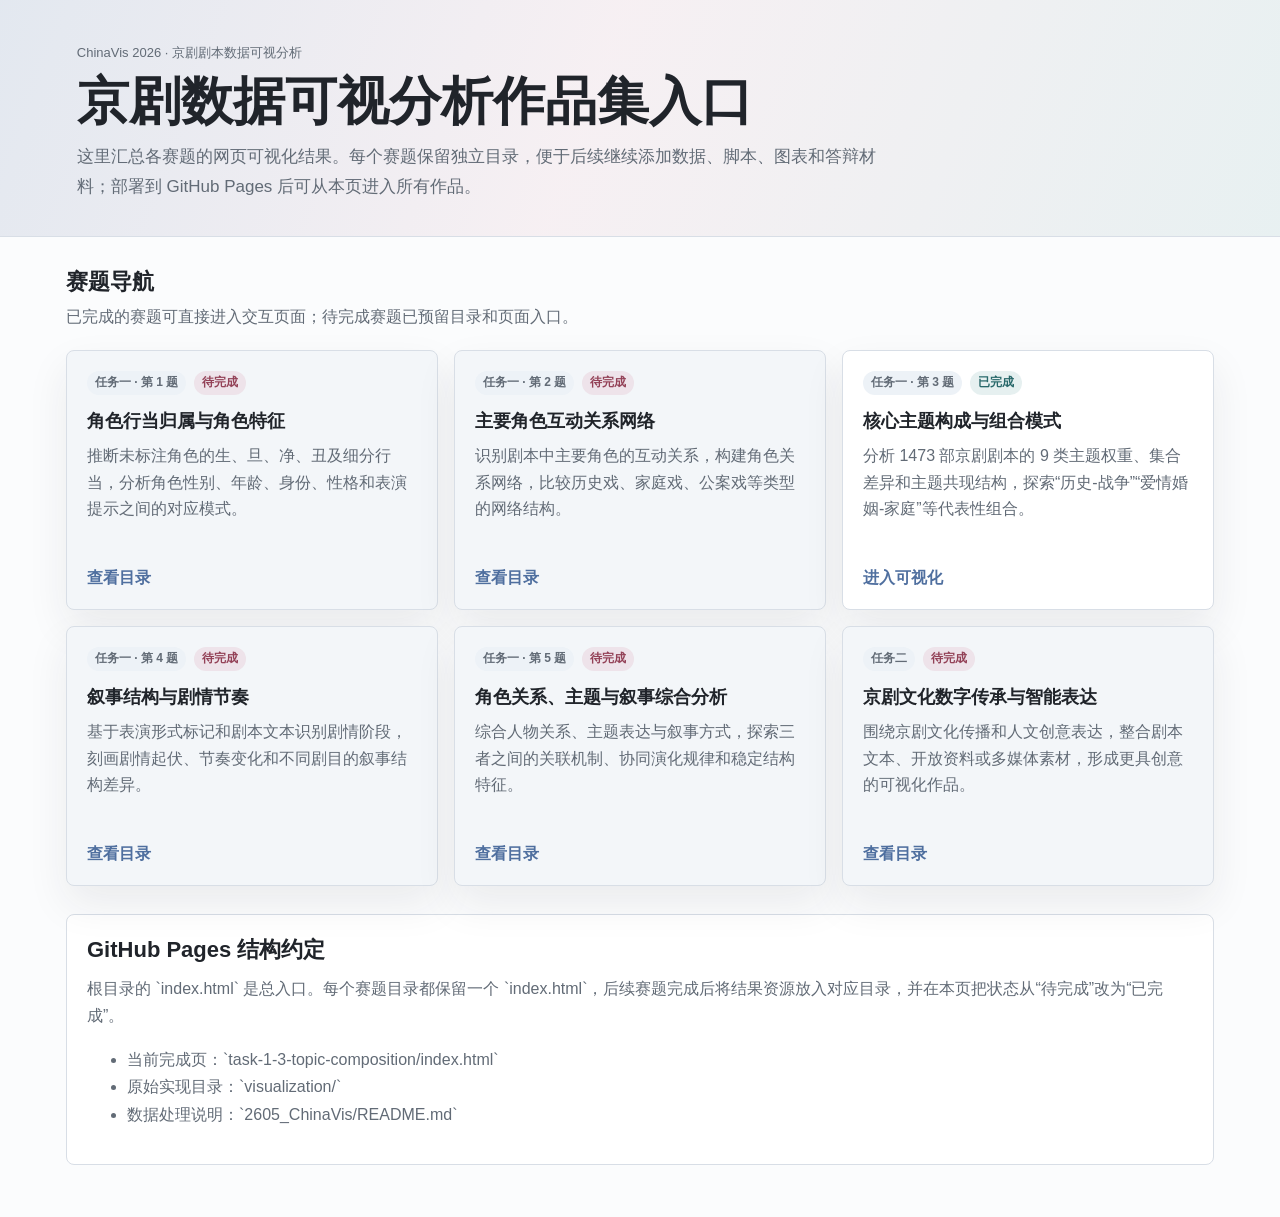
==== index.html @ 0ff4a816 "feature: 添加总体入口页面" ====
<!doctype html>
<html lang="zh-CN">
  <head>
    <meta charset="utf-8" />
    <meta name="viewport" content="width=device-width, initial-scale=1" />
    <title>ChinaVis 2026 京剧可视分析作品集</title>
    <link rel="stylesheet" href="./assets/site.css" />
  </head>
  <body>
    <header class="site-hero">
      <div class="site-hero__inner">
        <p class="eyebrow">ChinaVis 2026 · 京剧剧本数据可视分析</p>
        <h1>京剧数据可视分析作品集入口</h1>
        <p class="lead">
          这里汇总各赛题的网页可视化结果。每个赛题保留独立目录，便于后续继续添加数据、脚本、图表和答辩材料；部署到 GitHub Pages 后可从本页进入所有作品。
        </p>
      </div>
    </header>

    <main class="page-main">
      <div class="toolbar">
        <div>
          <h2>赛题导航</h2>
          <p>已完成的赛题可直接进入交互页面；待完成赛题已预留目录和页面入口。</p>
        </div>
      </div>

      <section class="task-grid" aria-label="赛题列表">
        <a class="task-card is-pending" href="./task-1-1-role-classification/">
          <div>
            <div class="status-row">
              <span class="tag">任务一 · 第 1 题</span>
              <span class="tag pending">待完成</span>
            </div>
            <h3>角色行当归属与角色特征</h3>
            <p>推断未标注角色的生、旦、净、丑及细分行当，分析角色性别、年龄、身份、性格和表演提示之间的对应模式。</p>
          </div>
          <span class="card-action">查看目录</span>
        </a>

        <a class="task-card is-pending" href="./task-1-2-character-network/">
          <div>
            <div class="status-row">
              <span class="tag">任务一 · 第 2 题</span>
              <span class="tag pending">待完成</span>
            </div>
            <h3>主要角色互动关系网络</h3>
            <p>识别剧本中主要角色的互动关系，构建角色关系网络，比较历史戏、家庭戏、公案戏等类型的网络结构。</p>
          </div>
          <span class="card-action">查看目录</span>
        </a>

        <a class="task-card" href="./task-1-3-topic-composition/">
          <div>
            <div class="status-row">
              <span class="tag">任务一 · 第 3 题</span>
              <span class="tag done">已完成</span>
            </div>
            <h3>核心主题构成与组合模式</h3>
            <p>分析 1473 部京剧剧本的 9 类主题权重、集合差异和主题共现结构，探索“历史-战争”“爱情婚姻-家庭”等代表性组合。</p>
          </div>
          <span class="card-action">进入可视化</span>
        </a>

        <a class="task-card is-pending" href="./task-1-4-narrative-structure/">
          <div>
            <div class="status-row">
              <span class="tag">任务一 · 第 4 题</span>
              <span class="tag pending">待完成</span>
            </div>
            <h3>叙事结构与剧情节奏</h3>
            <p>基于表演形式标记和剧本文本识别剧情阶段，刻画剧情起伏、节奏变化和不同剧目的叙事结构差异。</p>
          </div>
          <span class="card-action">查看目录</span>
        </a>

        <a class="task-card is-pending" href="./task-1-5-integrated-analysis/">
          <div>
            <div class="status-row">
              <span class="tag">任务一 · 第 5 题</span>
              <span class="tag pending">待完成</span>
            </div>
            <h3>角色关系、主题与叙事综合分析</h3>
            <p>综合人物关系、主题表达与叙事方式，探索三者之间的关联机制、协同演化规律和稳定结构特征。</p>
          </div>
          <span class="card-action">查看目录</span>
        </a>

        <a class="task-card is-pending" href="./task-2-cultural-creative/">
          <div>
            <div class="status-row">
              <span class="tag">任务二</span>
              <span class="tag pending">待完成</span>
            </div>
            <h3>京剧文化数字传承与智能表达</h3>
            <p>围绕京剧文化传播和人文创意表达，整合剧本文本、开放资料或多媒体素材，形成更具创意的可视化作品。</p>
          </div>
          <span class="card-action">查看目录</span>
        </a>
      </section>

      <section class="info-panel" aria-labelledby="deploy-title">
        <h2 id="deploy-title">GitHub Pages 结构约定</h2>
        <p>根目录的 `index.html` 是总入口。每个赛题目录都保留一个 `index.html`，后续赛题完成后将结果资源放入对应目录，并在本页把状态从“待完成”改为“已完成”。</p>
        <ul>
          <li>当前完成页：`task-1-3-topic-composition/index.html`</li>
          <li>原始实现目录：`visualization/`</li>
          <li>数据处理说明：`2605_ChinaVis/README.md`</li>
        </ul>
      </section>
    </main>
  </body>
</html>
---- assets/site.css ----
:root {
  color-scheme: light;
  --ink: #20242a;
  --muted: #626b76;
  --paper: #fbfcfd;
  --panel: #ffffff;
  --line: #d8dee6;
  --accent: #4f6f9f;
  --accent-2: #c05f7a;
  --accent-3: #3f8a8a;
  --soft: #f3f6f9;
  --shadow: 0 18px 42px rgba(38, 44, 52, 0.08);
}

* {
  box-sizing: border-box;
}

html {
  background: var(--paper);
  color: var(--ink);
  font-family: "Noto Sans SC", "PingFang SC", "Microsoft YaHei", Arial, sans-serif;
}

body {
  margin: 0;
  min-width: 320px;
}

a {
  color: inherit;
}

.site-hero {
  padding: 44px clamp(20px, 6vw, 84px) 34px;
  border-bottom: 1px solid var(--line);
  background:
    linear-gradient(110deg, rgba(79, 111, 159, 0.14), rgba(192, 95, 122, 0.08) 46%, rgba(63, 138, 138, 0.1)),
    var(--paper);
}

.site-hero__inner,
.page-main {
  width: min(1220px, 100%);
  margin: 0 auto;
}

.eyebrow {
  margin: 0 0 10px;
  color: var(--muted);
  font-size: 13px;
}

h1,
h2,
h3,
p {
  margin-top: 0;
}

h1 {
  max-width: 900px;
  margin-bottom: 12px;
  font-size: clamp(30px, 5vw, 52px);
  line-height: 1.12;
}

h2 {
  margin-bottom: 10px;
  font-size: 22px;
}

h3 {
  margin-bottom: 10px;
  font-size: 18px;
}

.lead {
  max-width: 820px;
  margin-bottom: 0;
  color: var(--muted);
  font-size: 17px;
  line-height: 1.75;
}

.page-main {
  padding: 30px clamp(18px, 4vw, 36px) 52px;
}

.toolbar {
  display: flex;
  align-items: center;
  justify-content: space-between;
  gap: 18px;
  margin-bottom: 22px;
}

.toolbar p {
  margin-bottom: 0;
  color: var(--muted);
}

.home-link,
.primary-link,
.secondary-link {
  display: inline-flex;
  align-items: center;
  justify-content: center;
  min-height: 38px;
  padding: 8px 13px;
  border-radius: 7px;
  text-decoration: none;
  font-weight: 700;
}

.home-link,
.secondary-link {
  border: 1px solid var(--line);
  background: var(--panel);
}

.primary-link {
  background: var(--accent);
  color: #fff;
}

.task-grid {
  display: grid;
  grid-template-columns: repeat(3, minmax(0, 1fr));
  gap: 16px;
}

.task-card {
  display: flex;
  min-height: 260px;
  flex-direction: column;
  justify-content: space-between;
  padding: 20px;
  border: 1px solid var(--line);
  border-radius: 8px;
  background: var(--panel);
  box-shadow: var(--shadow);
  text-decoration: none;
}

.task-card:hover {
  border-color: var(--accent);
  transform: translateY(-2px);
  transition: border-color 160ms ease, transform 160ms ease;
}

.task-card.is-pending {
  background: var(--soft);
}

.task-card p {
  color: var(--muted);
  line-height: 1.68;
}

.status-row {
  display: flex;
  flex-wrap: wrap;
  align-items: center;
  gap: 8px;
  margin-bottom: 14px;
}

.tag {
  display: inline-flex;
  align-items: center;
  min-height: 24px;
  padding: 3px 8px;
  border-radius: 999px;
  background: #edf2f7;
  color: var(--muted);
  font-size: 12px;
  font-weight: 700;
}

.tag.done {
  background: rgba(63, 138, 138, 0.13);
  color: #28686a;
}

.tag.pending {
  background: rgba(192, 95, 122, 0.12);
  color: #934157;
}

.card-action {
  color: var(--accent);
  font-weight: 800;
}

.info-panel {
  margin-top: 28px;
  padding: 20px;
  border: 1px solid var(--line);
  border-radius: 8px;
  background: var(--panel);
}

.info-panel p,
.info-panel li {
  color: var(--muted);
  line-height: 1.72;
}

.placeholder {
  display: grid;
  gap: 18px;
  max-width: 820px;
}

.placeholder-card {
  padding: 24px;
  border: 1px solid var(--line);
  border-radius: 8px;
  background: var(--panel);
  box-shadow: var(--shadow);
}

.placeholder-card p {
  color: var(--muted);
  line-height: 1.75;
}

.link-row {
  display: flex;
  flex-wrap: wrap;
  gap: 10px;
}

@media (max-width: 980px) {
  .task-grid {
    grid-template-columns: repeat(2, minmax(0, 1fr));
  }
}

@media (max-width: 680px) {
  .site-hero {
    padding-top: 30px;
  }

  .task-grid {
    grid-template-columns: 1fr;
  }

  .toolbar {
    display: block;
  }

  .toolbar .home-link {
    margin-bottom: 14px;
  }
}
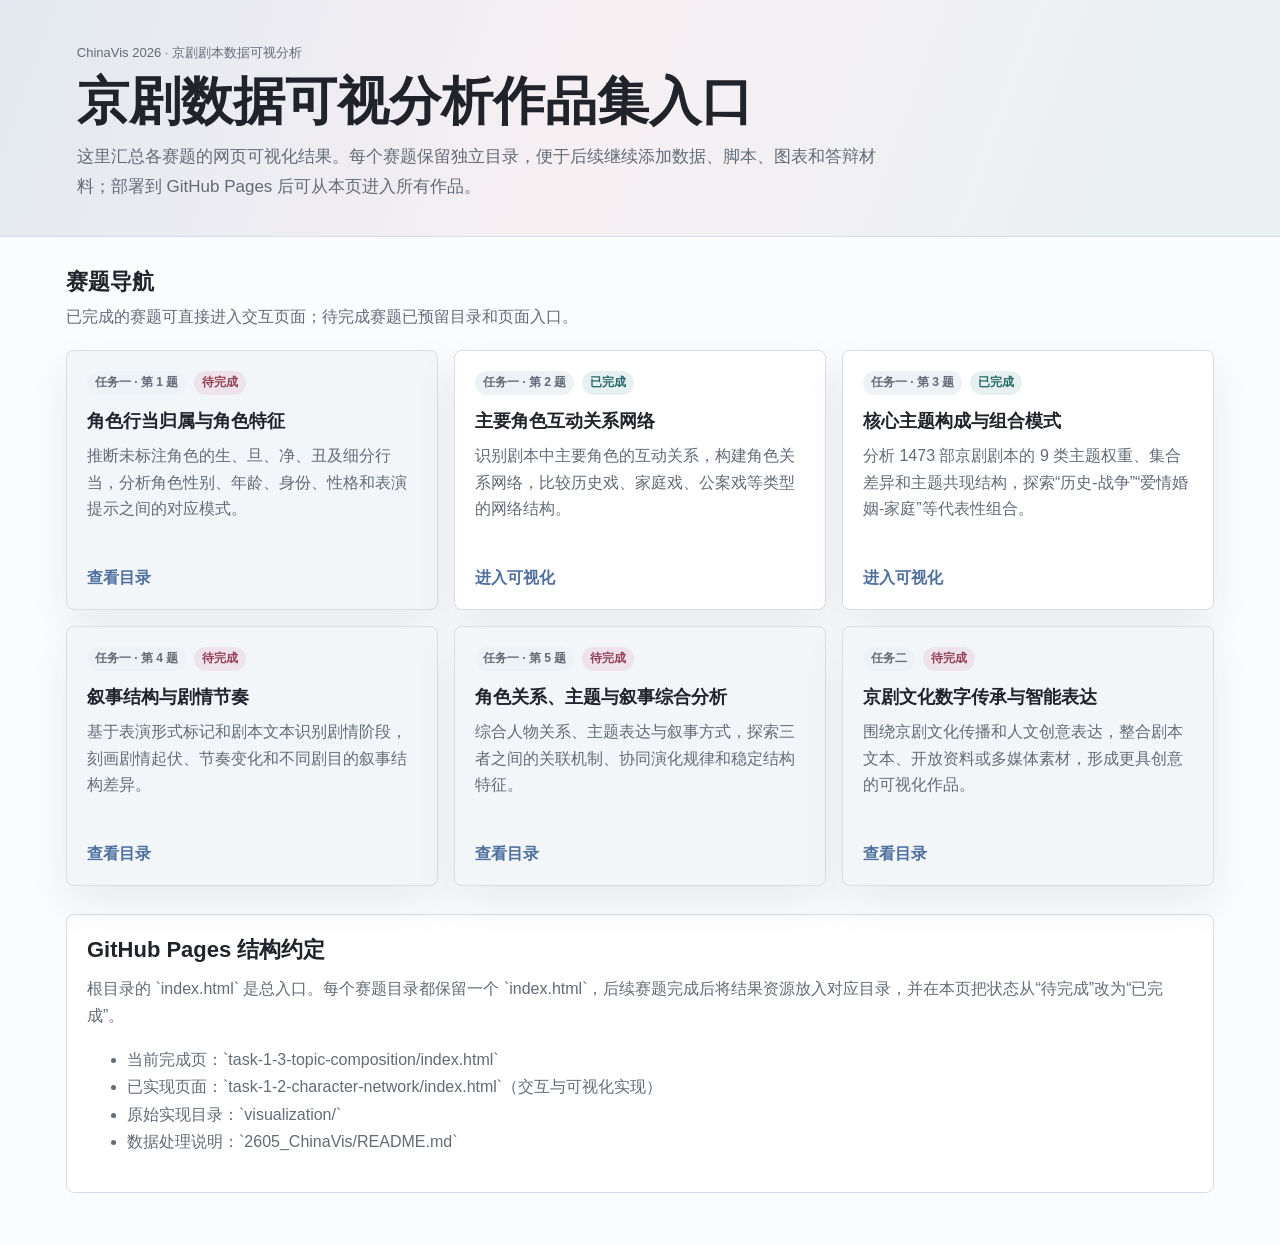
==== commit 0c9ce7bd: "完成赛题一任务二" ====
--- a/index.html
+++ b/index.html
@@ -38,16 +38,16 @@
           <span class="card-action">查看目录</span>
         </a>
 
-        <a class="task-card is-pending" href="./task-1-2-character-network/">
+        <a class="task-card" href="./task-1-2-character-network/">
           <div>
             <div class="status-row">
               <span class="tag">任务一 · 第 2 题</span>
-              <span class="tag pending">待完成</span>
+              <span class="tag done">已完成</span>
             </div>
             <h3>主要角色互动关系网络</h3>
             <p>识别剧本中主要角色的互动关系，构建角色关系网络，比较历史戏、家庭戏、公案戏等类型的网络结构。</p>
           </div>
-          <span class="card-action">查看目录</span>
+          <span class="card-action">进入可视化</span>
         </a>
 
         <a class="task-card" href="./task-1-3-topic-composition/">
@@ -104,6 +104,7 @@
         <p>根目录的 `index.html` 是总入口。每个赛题目录都保留一个 `index.html`，后续赛题完成后将结果资源放入对应目录，并在本页把状态从“待完成”改为“已完成”。</p>
         <ul>
           <li>当前完成页：`task-1-3-topic-composition/index.html`</li>
+          <li>已实现页面：`task-1-2-character-network/index.html`（交互与可视化实现）</li>
           <li>原始实现目录：`visualization/`</li>
           <li>数据处理说明：`2605_ChinaVis/README.md`</li>
         </ul>
